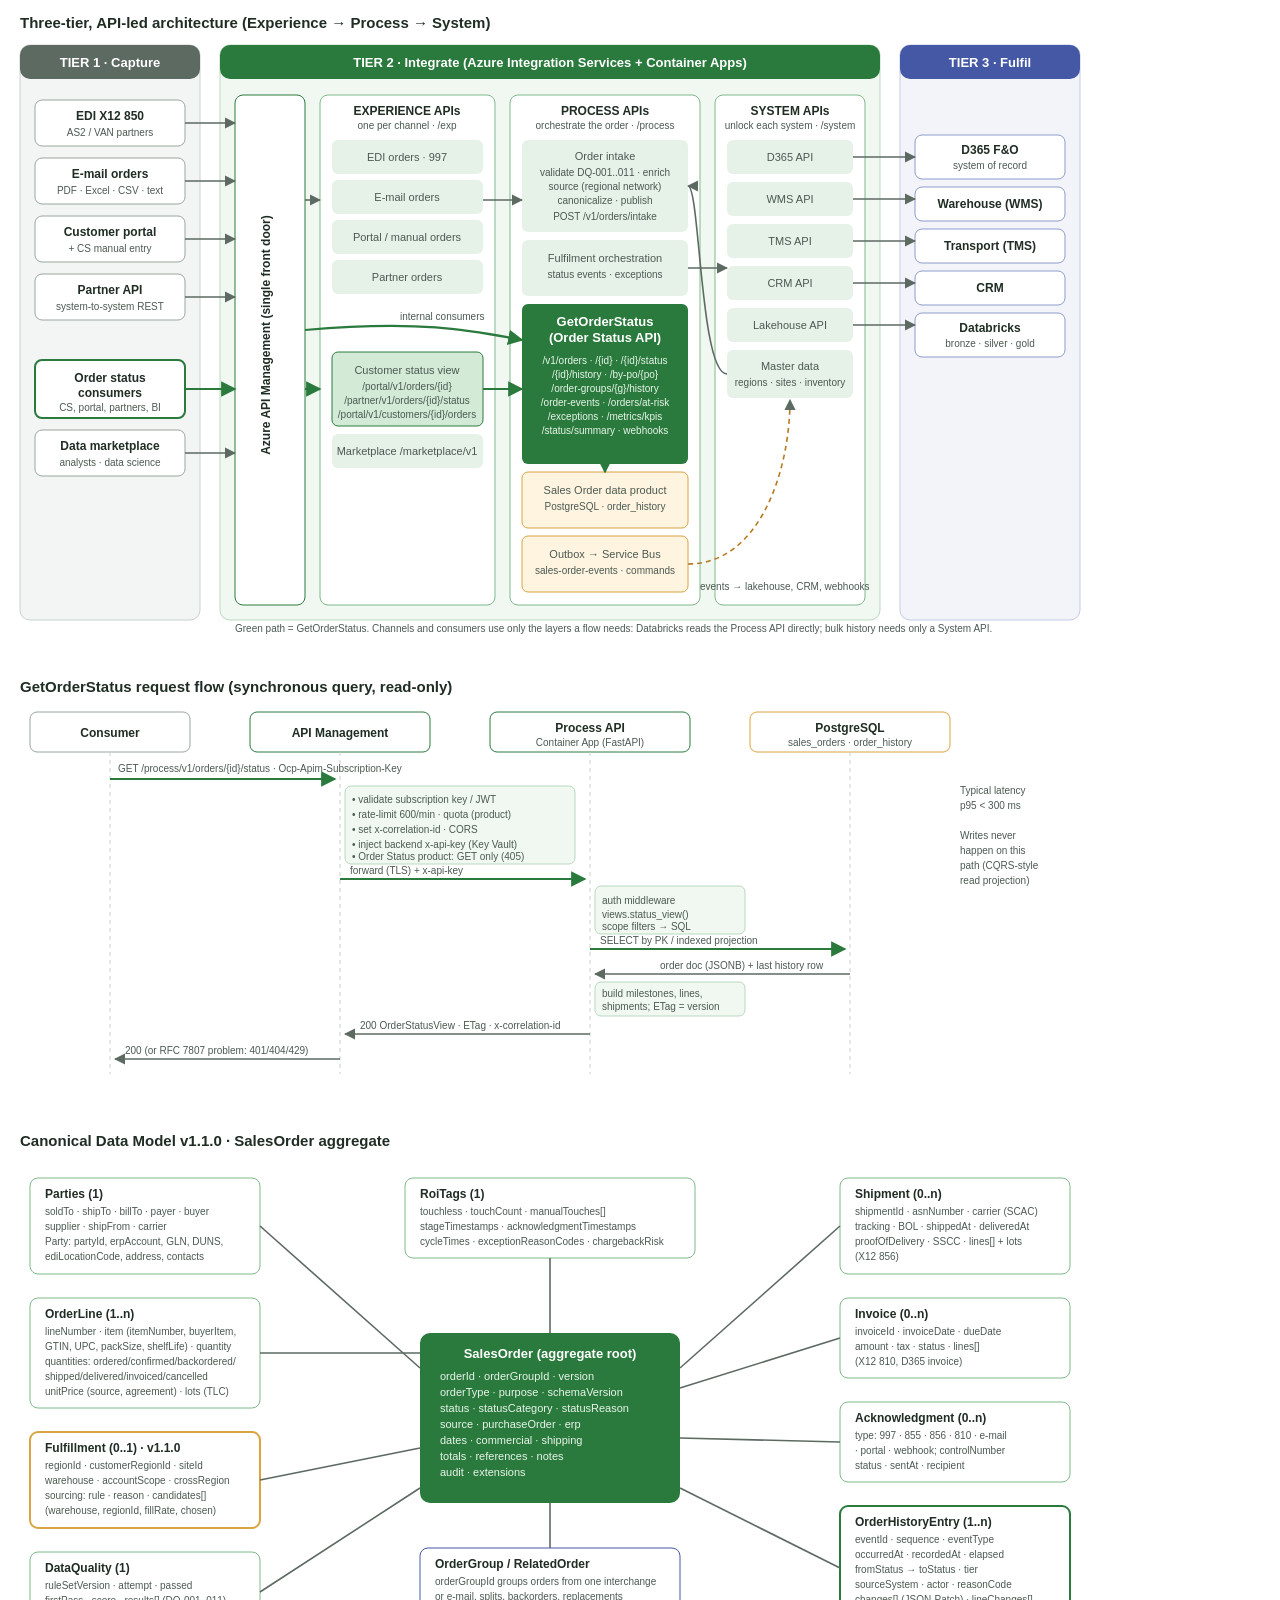
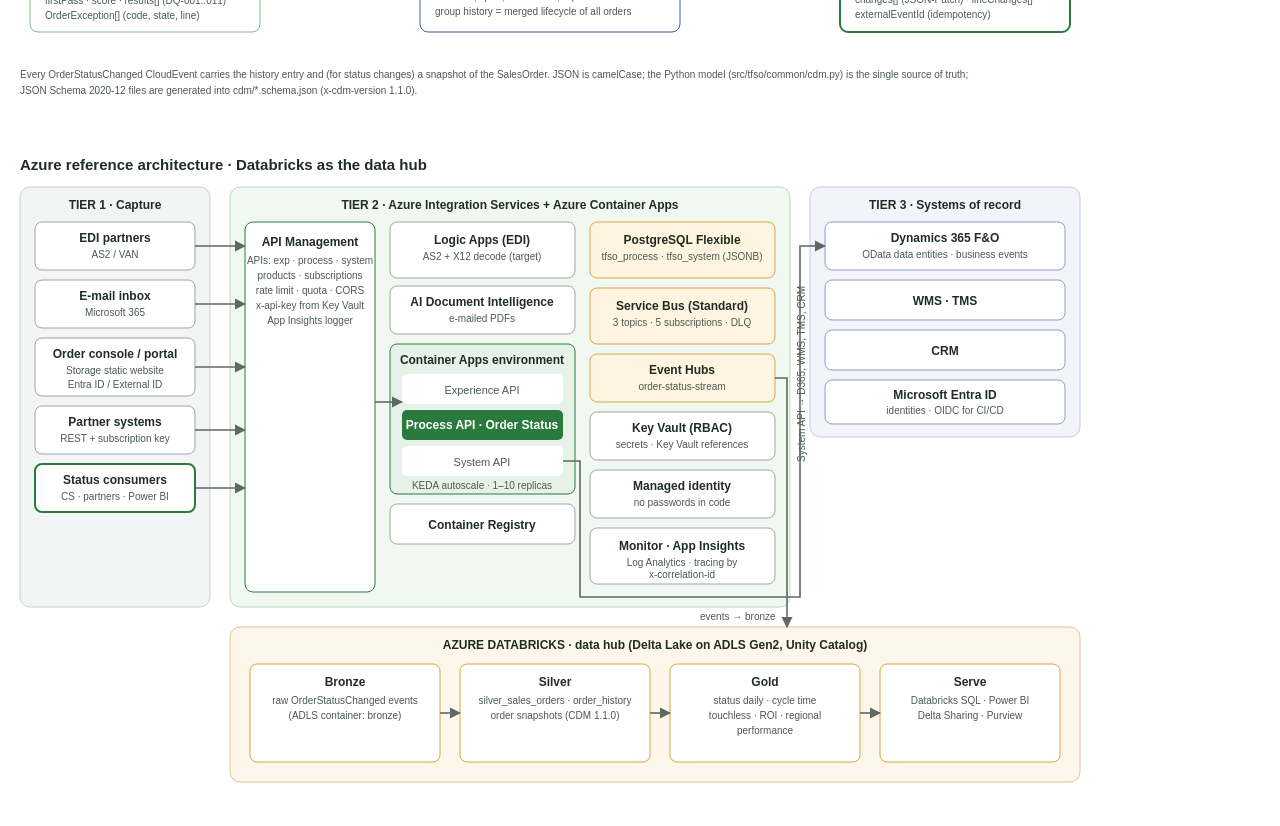
==== docs/design-doc-src/diagrams.html @ 5c3182ff "GetOrderStatus API solution design document (Word) with diagrams and generator Covers query patterns" ====
<!doctype html>
<html><head><meta charset="utf-8"><title>Diagrams</title>
<style>
  body { margin: 0; background: #fff; font-family: Arial, Helvetica, sans-serif; }
  svg { display: block; margin: 0 0 24px; }
  .t { font: 700 15px Arial; fill: #1f2d24; }
  .h { font: 700 13px Arial; fill: #fff; }
  .l { font: 600 12px Arial; fill: #1f2d24; }
  .s { font: 11px Arial; fill: #4b5a51; }
  .xs { font: 10px Arial; fill: #4b5a51; }
  .mono { font: 11px "Courier New", monospace; fill: #1f2d24; }
  .edge { stroke: #5d6a62; stroke-width: 1.6; fill: none; }
  .edge2 { stroke: #2b7a3d; stroke-width: 2.2; fill: none; }
  .dash { stroke: #b7791f; stroke-width: 1.6; fill: none; stroke-dasharray: 5 4; }
</style></head><body>

<!-- ===================== D1: 3-tier API-led architecture ===================== -->
<svg id="d1" width="1100" height="640" viewBox="0 0 1100 640" xmlns="http://www.w3.org/2000/svg">
  <defs>
    <marker id="a" viewBox="0 0 10 10" refX="9" refY="5" markerWidth="7" markerHeight="7" orient="auto"><path d="M0,0 L10,5 L0,10z" fill="#5d6a62"/></marker>
    <marker id="g" viewBox="0 0 10 10" refX="9" refY="5" markerWidth="7" markerHeight="7" orient="auto"><path d="M0,0 L10,5 L0,10z" fill="#2b7a3d"/></marker>
  </defs>
  <text x="20" y="28" class="t">Three-tier, API-led architecture (Experience → Process → System)</text>
  <!-- Tier columns -->
  <rect x="20" y="45" width="180" height="575" rx="10" fill="#f3f5f4" stroke="#c9d2cc"/>
  <rect x="20" y="45" width="180" height="34" rx="10" fill="#5d6a62"/><text x="110" y="67" text-anchor="middle" class="h">TIER 1 · Capture</text>
  <rect x="220" y="45" width="660" height="575" rx="10" fill="#f1f8f2" stroke="#b9d9bf"/>
  <rect x="220" y="45" width="660" height="34" rx="10" fill="#2b7a3d"/><text x="550" y="67" text-anchor="middle" class="h">TIER 2 · Integrate (Azure Integration Services + Container Apps)</text>
  <rect x="900" y="45" width="180" height="575" rx="10" fill="#f2f4fa" stroke="#c4cbe3"/>
  <rect x="900" y="45" width="180" height="34" rx="10" fill="#4458a5"/><text x="990" y="67" text-anchor="middle" class="h">TIER 3 · Fulfil</text>

  <!-- Tier 1 channels -->
  <g>
    <rect x="35" y="100" width="150" height="46" rx="7" fill="#fff" stroke="#9aa79f"/><text x="110" y="120" text-anchor="middle" class="l">EDI X12 850</text><text x="110" y="136" text-anchor="middle" class="xs">AS2 / VAN partners</text>
    <rect x="35" y="158" width="150" height="46" rx="7" fill="#fff" stroke="#9aa79f"/><text x="110" y="178" text-anchor="middle" class="l">E-mail orders</text><text x="110" y="194" text-anchor="middle" class="xs">PDF · Excel · CSV · text</text>
    <rect x="35" y="216" width="150" height="46" rx="7" fill="#fff" stroke="#9aa79f"/><text x="110" y="236" text-anchor="middle" class="l">Customer portal</text><text x="110" y="252" text-anchor="middle" class="xs">+ CS manual entry</text>
    <rect x="35" y="274" width="150" height="46" rx="7" fill="#fff" stroke="#9aa79f"/><text x="110" y="294" text-anchor="middle" class="l">Partner API</text><text x="110" y="310" text-anchor="middle" class="xs">system-to-system REST</text>
    <rect x="35" y="360" width="150" height="58" rx="7" fill="#fff" stroke="#2b7a3d" stroke-width="2"/><text x="110" y="382" text-anchor="middle" class="l">Order status</text><text x="110" y="397" text-anchor="middle" class="l">consumers</text><text x="110" y="411" text-anchor="middle" class="xs">CS, portal, partners, BI</text>
    <rect x="35" y="430" width="150" height="46" rx="7" fill="#fff" stroke="#9aa79f"/><text x="110" y="450" text-anchor="middle" class="l">Data marketplace</text><text x="110" y="466" text-anchor="middle" class="xs">analysts · data science</text>
  </g>

  <!-- APIM -->
  <rect x="235" y="95" width="70" height="510" rx="8" fill="#fff" stroke="#2b7a3d"/>
  <text x="270" y="335" text-anchor="middle" class="l" transform="rotate(-90 270 335)">Azure API Management (single front door)</text>

  <!-- Experience layer -->
  <rect x="320" y="95" width="175" height="510" rx="8" fill="#ffffff" stroke="#7fb98a"/>
  <text x="407" y="115" text-anchor="middle" class="l">EXPERIENCE APIs</text><text x="407" y="129" text-anchor="middle" class="xs">one per channel · /exp</text>
  <rect x="332" y="140" width="151" height="34" rx="6" fill="#e6f2e8"/><text x="407" y="161" text-anchor="middle" class="s">EDI orders · 997</text>
  <rect x="332" y="180" width="151" height="34" rx="6" fill="#e6f2e8"/><text x="407" y="201" text-anchor="middle" class="s">E-mail orders</text>
  <rect x="332" y="220" width="151" height="34" rx="6" fill="#e6f2e8"/><text x="407" y="241" text-anchor="middle" class="s">Portal / manual orders</text>
  <rect x="332" y="260" width="151" height="34" rx="6" fill="#e6f2e8"/><text x="407" y="281" text-anchor="middle" class="s">Partner orders</text>
  <rect x="332" y="352" width="151" height="74" rx="6" fill="#d3ead7" stroke="#2b7a3d"/><text x="407" y="374" text-anchor="middle" class="s">Customer status view</text><text x="407" y="390" text-anchor="middle" class="xs">/portal/v1/orders/{id}</text><text x="407" y="404" text-anchor="middle" class="xs">/partner/v1/orders/{id}/status</text><text x="407" y="418" text-anchor="middle" class="xs">/portal/v1/customers/{id}/orders</text>
  <rect x="332" y="434" width="151" height="34" rx="6" fill="#e6f2e8"/><text x="407" y="455" text-anchor="middle" class="s">Marketplace /marketplace/v1</text>

  <!-- Process layer -->
  <rect x="510" y="95" width="190" height="510" rx="8" fill="#ffffff" stroke="#7fb98a"/>
  <text x="605" y="115" text-anchor="middle" class="l">PROCESS APIs</text><text x="605" y="129" text-anchor="middle" class="xs">orchestrate the order · /process</text>
  <rect x="522" y="140" width="166" height="92" rx="6" fill="#e6f2e8"/><text x="605" y="160" text-anchor="middle" class="s">Order intake</text><text x="605" y="176" text-anchor="middle" class="xs">validate DQ-001..011 · enrich</text><text x="605" y="190" text-anchor="middle" class="xs">source (regional network)</text><text x="605" y="204" text-anchor="middle" class="xs">canonicalize · publish</text><text x="605" y="220" text-anchor="middle" class="xs">POST /v1/orders/intake</text>
  <rect x="522" y="240" width="166" height="56" rx="6" fill="#e6f2e8"/><text x="605" y="262" text-anchor="middle" class="s">Fulfilment orchestration</text><text x="605" y="278" text-anchor="middle" class="xs">status events · exceptions</text>
  <rect x="522" y="304" width="166" height="160" rx="6" fill="#2b7a3d"/><text x="605" y="326" text-anchor="middle" class="h">GetOrderStatus</text><text x="605" y="342" text-anchor="middle" class="h">(Order Status API)</text>
  <text x="605" y="364" text-anchor="middle" font-size="10" fill="#e8f5ea">/v1/orders · /{id} · /{id}/status</text>
  <text x="605" y="378" text-anchor="middle" font-size="10" fill="#e8f5ea">/{id}/history · /by-po/{po}</text>
  <text x="605" y="392" text-anchor="middle" font-size="10" fill="#e8f5ea">/order-groups/{g}/history</text>
  <text x="605" y="406" text-anchor="middle" font-size="10" fill="#e8f5ea">/order-events · /orders/at-risk</text>
  <text x="605" y="420" text-anchor="middle" font-size="10" fill="#e8f5ea">/exceptions · /metrics/kpis</text>
  <text x="605" y="434" text-anchor="middle" font-size="10" fill="#e8f5ea">/status/summary · webhooks</text>
  <rect x="522" y="472" width="166" height="56" rx="6" fill="#fff4e0" stroke="#d9a441"/><text x="605" y="494" text-anchor="middle" class="s">Sales Order data product</text><text x="605" y="510" text-anchor="middle" class="xs">PostgreSQL · order_history</text>
  <rect x="522" y="536" width="166" height="56" rx="6" fill="#fff4e0" stroke="#d9a441"/><text x="605" y="558" text-anchor="middle" class="s">Outbox → Service Bus</text><text x="605" y="574" text-anchor="middle" class="xs">sales-order-events · commands</text>

  <!-- System layer -->
  <rect x="715" y="95" width="150" height="510" rx="8" fill="#ffffff" stroke="#7fb98a"/>
  <text x="790" y="115" text-anchor="middle" class="l">SYSTEM APIs</text><text x="790" y="129" text-anchor="middle" class="xs">unlock each system · /system</text>
  <rect x="727" y="140" width="126" height="34" rx="6" fill="#e6f2e8"/><text x="790" y="161" text-anchor="middle" class="s">D365 API</text>
  <rect x="727" y="182" width="126" height="34" rx="6" fill="#e6f2e8"/><text x="790" y="203" text-anchor="middle" class="s">WMS API</text>
  <rect x="727" y="224" width="126" height="34" rx="6" fill="#e6f2e8"/><text x="790" y="245" text-anchor="middle" class="s">TMS API</text>
  <rect x="727" y="266" width="126" height="34" rx="6" fill="#e6f2e8"/><text x="790" y="287" text-anchor="middle" class="s">CRM API</text>
  <rect x="727" y="308" width="126" height="34" rx="6" fill="#e6f2e8"/><text x="790" y="329" text-anchor="middle" class="s">Lakehouse API</text>
  <rect x="727" y="350" width="126" height="48" rx="6" fill="#e6f2e8"/><text x="790" y="370" text-anchor="middle" class="s">Master data</text><text x="790" y="386" text-anchor="middle" class="xs">regions · sites · inventory</text>

  <!-- Tier 3 -->
  <rect x="915" y="135" width="150" height="44" rx="7" fill="#fff" stroke="#8e9bc9"/><text x="990" y="154" text-anchor="middle" class="l">D365 F&amp;O</text><text x="990" y="169" text-anchor="middle" class="xs">system of record</text>
  <rect x="915" y="187" width="150" height="34" rx="7" fill="#fff" stroke="#8e9bc9"/><text x="990" y="208" text-anchor="middle" class="l">Warehouse (WMS)</text>
  <rect x="915" y="229" width="150" height="34" rx="7" fill="#fff" stroke="#8e9bc9"/><text x="990" y="250" text-anchor="middle" class="l">Transport (TMS)</text>
  <rect x="915" y="271" width="150" height="34" rx="7" fill="#fff" stroke="#8e9bc9"/><text x="990" y="292" text-anchor="middle" class="l">CRM</text>
  <rect x="915" y="313" width="150" height="44" rx="7" fill="#fff" stroke="#8e9bc9"/><text x="990" y="332" text-anchor="middle" class="l">Databricks</text><text x="990" y="347" text-anchor="middle" class="xs">bronze · silver · gold</text>

  <!-- edges -->
  <path class="edge" d="M185,123 H235" marker-end="url(#a)"/><path class="edge" d="M185,181 H235" marker-end="url(#a)"/>
  <path class="edge" d="M185,239 H235" marker-end="url(#a)"/><path class="edge" d="M185,297 H235" marker-end="url(#a)"/>
  <path class="edge2" d="M185,389 H235" marker-end="url(#g)"/><path class="edge" d="M185,453 H235" marker-end="url(#a)"/>
  <path class="edge" d="M305,200 H320" marker-end="url(#a)"/><path class="edge2" d="M305,389 H320" marker-end="url(#g)"/>
  <path class="edge" d="M483,200 H522" marker-end="url(#a)"/>
  <path class="edge2" d="M483,389 H522" marker-end="url(#g)"/>
  <path class="edge2" d="M305,330 C 420,320 470,330 522,340" marker-end="url(#g)"/>
  <text x="400" y="320" class="xs" fill="#2b7a3d">internal consumers</text>
  <path class="edge" d="M688,268 H727" marker-end="url(#a)"/>
  <path class="edge" d="M727,374 C 700,374 700,186 688,186" marker-end="url(#a)"/>
  <path class="edge" d="M853,157 H915" marker-end="url(#a)"/><path class="edge" d="M853,199 H915" marker-end="url(#a)"/>
  <path class="edge" d="M853,241 H915" marker-end="url(#a)"/><path class="edge" d="M853,283 H915" marker-end="url(#a)"/>
  <path class="edge" d="M853,325 H915" marker-end="url(#a)"/>
  <path class="edge2" d="M605,464 V472" marker-end="url(#g)"/>
  <path class="dash" d="M688,564 C 760,564 790,470 790,400" marker-end="url(#a)"/>
  <text x="700" y="590" class="xs">events → lakehouse, CRM, webhooks</text>
  <text x="235" y="632" class="xs">Green path = GetOrderStatus. Channels and consumers use only the layers a flow needs: Databricks reads the Process API directly; bulk history needs only a System API.</text>
</svg>

<!-- ===================== D2: GetOrderStatus request flow ===================== -->
<svg id="d2" width="1100" height="430" viewBox="0 0 1100 430" xmlns="http://www.w3.org/2000/svg">
  <defs><marker id="b" viewBox="0 0 10 10" refX="9" refY="5" markerWidth="7" markerHeight="7" orient="auto"><path d="M0,0 L10,5 L0,10z" fill="#2b7a3d"/></marker>
  <marker id="b2" viewBox="0 0 10 10" refX="9" refY="5" markerWidth="7" markerHeight="7" orient="auto"><path d="M0,0 L10,5 L0,10z" fill="#5d6a62"/></marker></defs>
  <text x="20" y="28" class="t">GetOrderStatus request flow (synchronous query, read-only)</text>
  <!-- lifelines -->
  <g>
    <rect x="30" y="48" width="160" height="40" rx="7" fill="#fff" stroke="#9aa79f"/><text x="110" y="73" text-anchor="middle" class="l">Consumer</text>
    <rect x="250" y="48" width="180" height="40" rx="7" fill="#fff" stroke="#2b7a3d"/><text x="340" y="73" text-anchor="middle" class="l">API Management</text>
    <rect x="490" y="48" width="200" height="40" rx="7" fill="#fff" stroke="#2b7a3d"/><text x="590" y="68" text-anchor="middle" class="l">Process API</text><text x="590" y="82" text-anchor="middle" class="xs">Container App (FastAPI)</text>
    <rect x="750" y="48" width="200" height="40" rx="7" fill="#fff" stroke="#d9a441"/><text x="850" y="68" text-anchor="middle" class="l">PostgreSQL</text><text x="850" y="82" text-anchor="middle" class="xs">sales_orders · order_history</text>
  </g>
  <path d="M110,88 V410 M340,88 V410 M590,88 V410 M850,88 V410" stroke="#c9d2cc" stroke-dasharray="4 4"/>
  <path class="edge2" d="M110,115 H335" marker-end="url(#b)"/><text x="118" y="108" class="xs">GET /process/v1/orders/{id}/status · Ocp-Apim-Subscription-Key</text>
  <rect x="345" y="122" width="230" height="78" rx="6" fill="#f1f8f2" stroke="#b9d9bf"/>
  <text x="352" y="139" class="xs">• validate subscription key / JWT</text><text x="352" y="154" class="xs">• rate-limit 600/min · quota (product)</text>
  <text x="352" y="169" class="xs">• set x-correlation-id · CORS</text><text x="352" y="184" class="xs">• inject backend x-api-key (Key Vault)</text>
  <text x="352" y="196" class="xs">• Order Status product: GET only (405)</text>
  <path class="edge2" d="M340,215 H585" marker-end="url(#b)"/><text x="350" y="210" class="xs">forward (TLS) + x-api-key</text>
  <rect x="595" y="222" width="150" height="48" rx="6" fill="#f1f8f2" stroke="#b9d9bf"/><text x="602" y="240" class="xs">auth middleware</text><text x="602" y="254" class="xs">views.status_view()</text><text x="602" y="266" class="xs">scope filters → SQL</text>
  <path class="edge2" d="M590,285 H845" marker-end="url(#b)"/><text x="600" y="280" class="xs">SELECT by PK / indexed projection</text>
  <path class="edge" d="M850,310 H595" marker-end="url(#b2)"/><text x="660" y="305" class="xs">order doc (JSONB) + last history row</text>
  <rect x="595" y="318" width="150" height="34" rx="6" fill="#f1f8f2" stroke="#b9d9bf"/><text x="602" y="333" class="xs">build milestones, lines,</text><text x="602" y="346" class="xs">shipments; ETag = version</text>
  <path class="edge" d="M590,370 H345" marker-end="url(#b2)"/><text x="360" y="365" class="xs">200 OrderStatusView · ETag · x-correlation-id</text>
  <path class="edge" d="M340,395 H115" marker-end="url(#b2)"/><text x="125" y="390" class="xs">200 (or RFC 7807 problem: 401/404/429)</text>
  <text x="960" y="130" class="xs">Typical latency</text><text x="960" y="145" class="xs">p95 &lt; 300 ms</text>
  <text x="960" y="175" class="xs">Writes never</text><text x="960" y="190" class="xs">happen on this</text><text x="960" y="205" class="xs">path (CQRS-style</text><text x="960" y="220" class="xs">read projection)</text>
</svg>

<!-- ===================== D3: CDM entity model ===================== -->
<svg id="d3" width="1100" height="600" viewBox="0 0 1100 600" xmlns="http://www.w3.org/2000/svg">
  <text x="20" y="28" class="t">Canonical Data Model v1.1.0 · SalesOrder aggregate</text>
  <g font-family="Arial">
    <!-- center -->
    <rect x="420" y="215" width="260" height="170" rx="10" fill="#2b7a3d"/>
    <text x="550" y="240" text-anchor="middle" class="h">SalesOrder (aggregate root)</text>
    <text x="440" y="262" font-size="11" fill="#e8f5ea">orderId · orderGroupId · version</text>
    <text x="440" y="278" font-size="11" fill="#e8f5ea">orderType · purpose · schemaVersion</text>
    <text x="440" y="294" font-size="11" fill="#e8f5ea">status · statusCategory · statusReason</text>
    <text x="440" y="310" font-size="11" fill="#e8f5ea">source · purchaseOrder · erp</text>
    <text x="440" y="326" font-size="11" fill="#e8f5ea">dates · commercial · shipping</text>
    <text x="440" y="342" font-size="11" fill="#e8f5ea">totals · references · notes</text>
    <text x="440" y="358" font-size="11" fill="#e8f5ea">audit · extensions</text>
  </g>
  <!-- satellites -->
  <g>
    <rect x="30" y="60" width="230" height="96" rx="8" fill="#fff" stroke="#7fb98a"/><text x="45" y="80" class="l">Parties (1)</text><text x="45" y="97" class="xs">soldTo · shipTo · billTo · payer · buyer</text><text x="45" y="112" class="xs">supplier · shipFrom · carrier</text><text x="45" y="127" class="xs">Party: partyId, erpAccount, GLN, DUNS,</text><text x="45" y="142" class="xs">ediLocationCode, address, contacts</text>
    <rect x="30" y="180" width="230" height="110" rx="8" fill="#fff" stroke="#7fb98a"/><text x="45" y="200" class="l">OrderLine (1..n)</text><text x="45" y="217" class="xs">lineNumber · item (itemNumber, buyerItem,</text><text x="45" y="232" class="xs">GTIN, UPC, packSize, shelfLife) · quantity</text><text x="45" y="247" class="xs">quantities: ordered/confirmed/backordered/</text><text x="45" y="262" class="xs">shipped/delivered/invoiced/cancelled</text><text x="45" y="277" class="xs">unitPrice (source, agreement) · lots (TLC)</text>
    <rect x="30" y="314" width="230" height="96" rx="8" fill="#fff" stroke="#d9a441" stroke-width="2"/><text x="45" y="334" class="l">Fulfillment (0..1) · v1.1.0</text><text x="45" y="351" class="xs">regionId · customerRegionId · siteId</text><text x="45" y="366" class="xs">warehouse · accountScope · crossRegion</text><text x="45" y="381" class="xs">sourcing: rule · reason · candidates[]</text><text x="45" y="396" class="xs">(warehouse, regionId, fillRate, chosen)</text>
    <rect x="30" y="434" width="230" height="80" rx="8" fill="#fff" stroke="#7fb98a"/><text x="45" y="454" class="l">DataQuality (1)</text><text x="45" y="471" class="xs">ruleSetVersion · attempt · passed</text><text x="45" y="486" class="xs">firstPass · score · results[] (DQ-001..011)</text><text x="45" y="501" class="xs">OrderException[] (code, state, line)</text>

    <rect x="840" y="60" width="230" height="96" rx="8" fill="#fff" stroke="#7fb98a"/><text x="855" y="80" class="l">Shipment (0..n)</text><text x="855" y="97" class="xs">shipmentId · asnNumber · carrier (SCAC)</text><text x="855" y="112" class="xs">tracking · BOL · shippedAt · deliveredAt</text><text x="855" y="127" class="xs">proofOfDelivery · SSCC · lines[] + lots</text><text x="855" y="142" class="xs">(X12 856)</text>
    <rect x="840" y="180" width="230" height="80" rx="8" fill="#fff" stroke="#7fb98a"/><text x="855" y="200" class="l">Invoice (0..n)</text><text x="855" y="217" class="xs">invoiceId · invoiceDate · dueDate</text><text x="855" y="232" class="xs">amount · tax · status · lines[]</text><text x="855" y="247" class="xs">(X12 810, D365 invoice)</text>
    <rect x="840" y="284" width="230" height="80" rx="8" fill="#fff" stroke="#7fb98a"/><text x="855" y="304" class="l">Acknowledgment (0..n)</text><text x="855" y="321" class="xs">type: 997 · 855 · 856 · 810 · e-mail</text><text x="855" y="336" class="xs">· portal · webhook; controlNumber</text><text x="855" y="351" class="xs">status · sentAt · recipient</text>
    <rect x="840" y="388" width="230" height="126" rx="8" fill="#fff" stroke="#2b7a3d" stroke-width="2"/><text x="855" y="408" class="l">OrderHistoryEntry (1..n)</text><text x="855" y="425" class="xs">eventId · sequence · eventType</text><text x="855" y="440" class="xs">occurredAt · recordedAt · elapsed</text><text x="855" y="455" class="xs">fromStatus → toStatus · tier</text><text x="855" y="470" class="xs">sourceSystem · actor · reasonCode</text><text x="855" y="485" class="xs">changes[] (JSON-Patch) · lineChanges[]</text><text x="855" y="500" class="xs">externalEventId (idempotency)</text>

    <rect x="405" y="60" width="290" height="80" rx="8" fill="#fff" stroke="#7fb98a"/><text x="420" y="80" class="l">RoiTags (1)</text><text x="420" y="97" class="xs">touchless · touchCount · manualTouches[]</text><text x="420" y="112" class="xs">stageTimestamps · acknowledgmentTimestamps</text><text x="420" y="127" class="xs">cycleTimes · exceptionReasonCodes · chargebackRisk</text>
    <rect x="420" y="430" width="260" height="84" rx="8" fill="#fff" stroke="#4458a5"/><text x="435" y="450" class="l">OrderGroup / RelatedOrder</text><text x="435" y="467" class="xs">orderGroupId groups orders from one interchange</text><text x="435" y="482" class="xs">or e-mail, splits, backorders, replacements</text><text x="435" y="497" class="xs">group history = merged lifecycle of all orders</text>
  </g>
  <g class="edge">
    <path d="M260,108 L420,250"/><path d="M260,235 H420"/><path d="M260,362 L420,330"/><path d="M260,474 L420,370"/>
    <path d="M840,108 L680,250"/><path d="M840,220 L680,270"/><path d="M840,324 L680,320"/><path d="M840,450 L680,370"/>
    <path d="M550,140 V215"/><path d="M550,385 V430"/>
  </g>
  <text x="20" y="560" class="xs">Every OrderStatusChanged CloudEvent carries the history entry and (for status changes) a snapshot of the SalesOrder. JSON is camelCase; the Python model (src/tfso/common/cdm.py) is the single source of truth;</text>
  <text x="20" y="576" class="xs">JSON Schema 2020-12 files are generated into cdm/*.schema.json (x-cdm-version 1.1.0).</text>
</svg>

<!-- ===================== D4: Azure reference architecture ===================== -->
<svg id="d4" width="1100" height="660" viewBox="0 0 1100 660" xmlns="http://www.w3.org/2000/svg">
  <defs><marker id="c" viewBox="0 0 10 10" refX="9" refY="5" markerWidth="7" markerHeight="7" orient="auto"><path d="M0,0 L10,5 L0,10z" fill="#5d6a62"/></marker></defs>
  <text x="20" y="28" class="t">Azure reference architecture · Databricks as the data hub</text>
  <!-- tier 1 -->
  <rect x="20" y="45" width="190" height="420" rx="10" fill="#f3f5f4" stroke="#c9d2cc"/><text x="115" y="67" text-anchor="middle" class="l">TIER 1 · Capture</text>
  <rect x="35" y="80" width="160" height="48" rx="7" fill="#fff" stroke="#9aa79f"/><text x="115" y="100" text-anchor="middle" class="l">EDI partners</text><text x="115" y="116" text-anchor="middle" class="xs">AS2 / VAN</text>
  <rect x="35" y="138" width="160" height="48" rx="7" fill="#fff" stroke="#9aa79f"/><text x="115" y="158" text-anchor="middle" class="l">E-mail inbox</text><text x="115" y="174" text-anchor="middle" class="xs">Microsoft 365</text>
  <rect x="35" y="196" width="160" height="58" rx="7" fill="#fff" stroke="#9aa79f"/><text x="115" y="216" text-anchor="middle" class="l">Order console / portal</text><text x="115" y="232" text-anchor="middle" class="xs">Storage static website</text><text x="115" y="246" text-anchor="middle" class="xs">Entra ID / External ID</text>
  <rect x="35" y="264" width="160" height="48" rx="7" fill="#fff" stroke="#9aa79f"/><text x="115" y="284" text-anchor="middle" class="l">Partner systems</text><text x="115" y="300" text-anchor="middle" class="xs">REST + subscription key</text>
  <rect x="35" y="322" width="160" height="48" rx="7" fill="#fff" stroke="#2b7a3d" stroke-width="2"/><text x="115" y="342" text-anchor="middle" class="l">Status consumers</text><text x="115" y="358" text-anchor="middle" class="xs">CS · partners · Power BI</text>
  <!-- tier 2 -->
  <rect x="230" y="45" width="560" height="420" rx="10" fill="#f1f8f2" stroke="#b9d9bf"/><text x="510" y="67" text-anchor="middle" class="l">TIER 2 · Azure Integration Services + Azure Container Apps</text>
  <rect x="245" y="80" width="130" height="370" rx="8" fill="#fff" stroke="#2b7a3d"/><text x="310" y="104" text-anchor="middle" class="l">API Management</text><text x="310" y="122" text-anchor="middle" class="xs">APIs: exp · process · system</text><text x="310" y="137" text-anchor="middle" class="xs">products · subscriptions</text><text x="310" y="152" text-anchor="middle" class="xs">rate limit · quota · CORS</text><text x="310" y="167" text-anchor="middle" class="xs">x-api-key from Key Vault</text><text x="310" y="182" text-anchor="middle" class="xs">App Insights logger</text>
  <rect x="390" y="80" width="185" height="56" rx="7" fill="#fff" stroke="#9aa79f"/><text x="482" y="102" text-anchor="middle" class="l">Logic Apps (EDI)</text><text x="482" y="118" text-anchor="middle" class="xs">AS2 + X12 decode (target)</text>
  <rect x="390" y="144" width="185" height="48" rx="7" fill="#fff" stroke="#9aa79f"/><text x="482" y="164" text-anchor="middle" class="l">AI Document Intelligence</text><text x="482" y="180" text-anchor="middle" class="xs">e-mailed PDFs</text>
  <rect x="390" y="202" width="185" height="150" rx="7" fill="#e6f2e8" stroke="#2b7a3d"/><text x="482" y="222" text-anchor="middle" class="l">Container Apps environment</text>
  <rect x="402" y="232" width="161" height="30" rx="5" fill="#fff"/><text x="482" y="252" text-anchor="middle" class="s">Experience API</text>
  <rect x="402" y="268" width="161" height="30" rx="5" fill="#2b7a3d"/><text x="482" y="287" text-anchor="middle" font-size="12" font-weight="700" fill="#fff">Process API · Order Status</text>
  <rect x="402" y="304" width="161" height="30" rx="5" fill="#fff"/><text x="482" y="324" text-anchor="middle" class="s">System API</text>
  <text x="482" y="347" text-anchor="middle" class="xs">KEDA autoscale · 1–10 replicas</text>
  <rect x="390" y="362" width="185" height="40" rx="7" fill="#fff" stroke="#9aa79f"/><text x="482" y="387" text-anchor="middle" class="l">Container Registry</text>
  <rect x="590" y="80" width="185" height="56" rx="7" fill="#fff4e0" stroke="#d9a441"/><text x="682" y="102" text-anchor="middle" class="l">PostgreSQL Flexible</text><text x="682" y="118" text-anchor="middle" class="xs">tfso_process · tfso_system (JSONB)</text>
  <rect x="590" y="146" width="185" height="56" rx="7" fill="#fff4e0" stroke="#d9a441"/><text x="682" y="168" text-anchor="middle" class="l">Service Bus (Standard)</text><text x="682" y="184" text-anchor="middle" class="xs">3 topics · 5 subscriptions · DLQ</text>
  <rect x="590" y="212" width="185" height="48" rx="7" fill="#fff4e0" stroke="#d9a441"/><text x="682" y="232" text-anchor="middle" class="l">Event Hubs</text><text x="682" y="248" text-anchor="middle" class="xs">order-status-stream</text>
  <rect x="590" y="270" width="185" height="48" rx="7" fill="#fff" stroke="#9aa79f"/><text x="682" y="290" text-anchor="middle" class="l">Key Vault (RBAC)</text><text x="682" y="306" text-anchor="middle" class="xs">secrets · Key Vault references</text>
  <rect x="590" y="328" width="185" height="48" rx="7" fill="#fff" stroke="#9aa79f"/><text x="682" y="348" text-anchor="middle" class="l">Managed identity</text><text x="682" y="364" text-anchor="middle" class="xs">no passwords in code</text>
  <rect x="590" y="386" width="185" height="56" rx="7" fill="#fff" stroke="#9aa79f"/><text x="682" y="408" text-anchor="middle" class="l">Monitor · App Insights</text><text x="682" y="424" text-anchor="middle" class="xs">Log Analytics · tracing by</text><text x="682" y="436" text-anchor="middle" class="xs">x-correlation-id</text>
  <!-- tier 3 -->
  <rect x="810" y="45" width="270" height="250" rx="10" fill="#f2f4fa" stroke="#c4cbe3"/><text x="945" y="67" text-anchor="middle" class="l">TIER 3 · Systems of record</text>
  <rect x="825" y="80" width="240" height="48" rx="7" fill="#fff" stroke="#8e9bc9"/><text x="945" y="100" text-anchor="middle" class="l">Dynamics 365 F&amp;O</text><text x="945" y="116" text-anchor="middle" class="xs">OData data entities · business events</text>
  <rect x="825" y="138" width="240" height="40" rx="7" fill="#fff" stroke="#8e9bc9"/><text x="945" y="163" text-anchor="middle" class="l">WMS · TMS</text>
  <rect x="825" y="188" width="240" height="40" rx="7" fill="#fff" stroke="#8e9bc9"/><text x="945" y="213" text-anchor="middle" class="l">CRM</text>
  <rect x="825" y="238" width="240" height="44" rx="7" fill="#fff" stroke="#8e9bc9"/><text x="945" y="257" text-anchor="middle" class="l">Microsoft Entra ID</text><text x="945" y="272" text-anchor="middle" class="xs">identities · OIDC for CI/CD</text>
  <!-- data hub -->
  <rect x="230" y="485" width="850" height="155" rx="10" fill="#fdf6ea" stroke="#e2c58f"/>
  <text x="655" y="507" text-anchor="middle" class="l">AZURE DATABRICKS · data hub (Delta Lake on ADLS Gen2, Unity Catalog)</text>
  <rect x="250" y="522" width="190" height="98" rx="7" fill="#fff" stroke="#d9a441"/><text x="345" y="544" text-anchor="middle" class="l">Bronze</text><text x="345" y="562" text-anchor="middle" class="xs">raw OrderStatusChanged events</text><text x="345" y="577" text-anchor="middle" class="xs">(ADLS container: bronze)</text>
  <rect x="460" y="522" width="190" height="98" rx="7" fill="#fff" stroke="#d9a441"/><text x="555" y="544" text-anchor="middle" class="l">Silver</text><text x="555" y="562" text-anchor="middle" class="xs">silver_sales_orders · order_history</text><text x="555" y="577" text-anchor="middle" class="xs">order snapshots (CDM 1.1.0)</text>
  <rect x="670" y="522" width="190" height="98" rx="7" fill="#fff" stroke="#d9a441"/><text x="765" y="544" text-anchor="middle" class="l">Gold</text><text x="765" y="562" text-anchor="middle" class="xs">status daily · cycle time</text><text x="765" y="577" text-anchor="middle" class="xs">touchless · ROI · regional</text><text x="765" y="592" text-anchor="middle" class="xs">performance</text>
  <rect x="880" y="522" width="180" height="98" rx="7" fill="#fff" stroke="#d9a441"/><text x="970" y="544" text-anchor="middle" class="l">Serve</text><text x="970" y="562" text-anchor="middle" class="xs">Databricks SQL · Power BI</text><text x="970" y="577" text-anchor="middle" class="xs">Delta Sharing · Purview</text>
  <!-- edges -->
  <g class="edge">
    <path d="M195,104 H245" marker-end="url(#c)"/><path d="M195,162 H245" marker-end="url(#c)"/><path d="M195,225 H245" marker-end="url(#c)"/><path d="M195,288 H245" marker-end="url(#c)"/><path d="M195,346 H245" marker-end="url(#c)"/>
    <path d="M375,260 H402" marker-end="url(#c)"/>
    <path d="M563,319 H580 V455 H800 V104 H825" marker-end="url(#c)"/>
    <path d="M775,236 H787 V485" marker-end="url(#c)"/>
    <path d="M440,571 H460" marker-end="url(#c)"/><path d="M650,571 H670" marker-end="url(#c)"/><path d="M860,571 H880" marker-end="url(#c)"/>
  </g>
  <text x="700" y="478" class="xs">events → bronze</text><text x="805" y="320" class="xs" transform="rotate(-90 805 320)">System API → D365, WMS, TMS, CRM</text>
</svg>
</body></html>
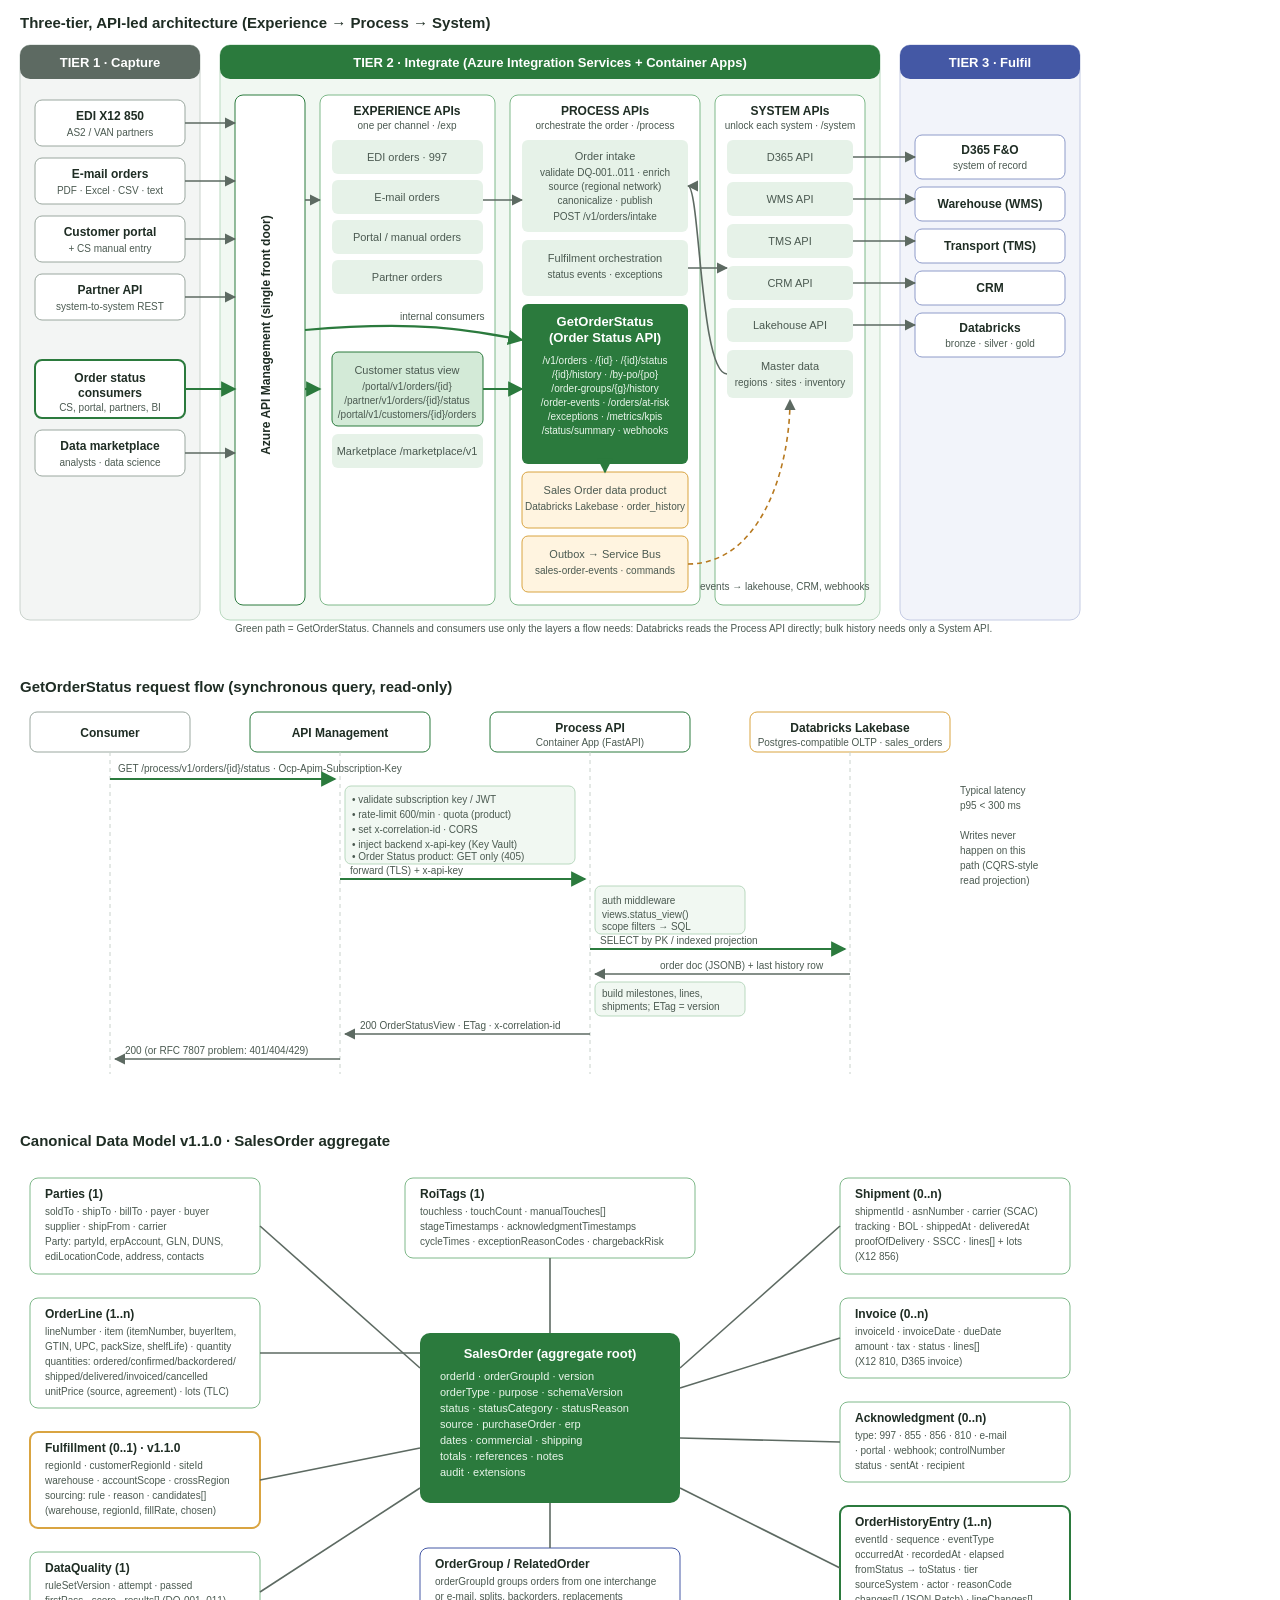
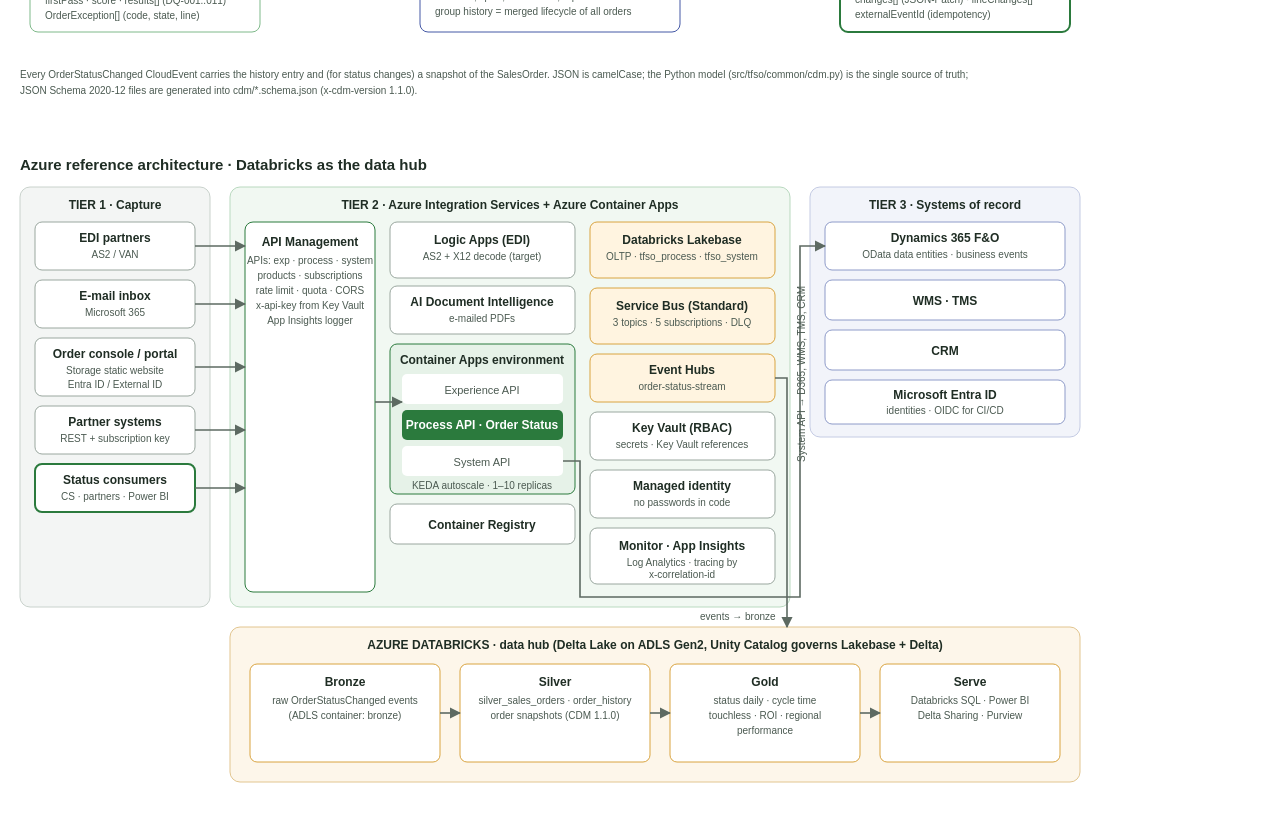
==== commit 28666b91: "Design document v1.1: Databricks Lakebase replaces PostgreSQL as the operational store Updates archi" ====
--- a/docs/design-doc-src/diagrams.html
+++ b/docs/design-doc-src/diagrams.html
@@ -65,7 +65,7 @@
   <text x="605" y="406" text-anchor="middle" font-size="10" fill="#e8f5ea">/order-events · /orders/at-risk</text>
   <text x="605" y="420" text-anchor="middle" font-size="10" fill="#e8f5ea">/exceptions · /metrics/kpis</text>
   <text x="605" y="434" text-anchor="middle" font-size="10" fill="#e8f5ea">/status/summary · webhooks</text>
-  <rect x="522" y="472" width="166" height="56" rx="6" fill="#fff4e0" stroke="#d9a441"/><text x="605" y="494" text-anchor="middle" class="s">Sales Order data product</text><text x="605" y="510" text-anchor="middle" class="xs">PostgreSQL · order_history</text>
+  <rect x="522" y="472" width="166" height="56" rx="6" fill="#fff4e0" stroke="#d9a441"/><text x="605" y="494" text-anchor="middle" class="s">Sales Order data product</text><text x="605" y="510" text-anchor="middle" class="xs">Databricks Lakebase · order_history</text>
   <rect x="522" y="536" width="166" height="56" rx="6" fill="#fff4e0" stroke="#d9a441"/><text x="605" y="558" text-anchor="middle" class="s">Outbox → Service Bus</text><text x="605" y="574" text-anchor="middle" class="xs">sales-order-events · commands</text>
 
   <!-- System layer -->
@@ -115,7 +115,7 @@
     <rect x="30" y="48" width="160" height="40" rx="7" fill="#fff" stroke="#9aa79f"/><text x="110" y="73" text-anchor="middle" class="l">Consumer</text>
     <rect x="250" y="48" width="180" height="40" rx="7" fill="#fff" stroke="#2b7a3d"/><text x="340" y="73" text-anchor="middle" class="l">API Management</text>
     <rect x="490" y="48" width="200" height="40" rx="7" fill="#fff" stroke="#2b7a3d"/><text x="590" y="68" text-anchor="middle" class="l">Process API</text><text x="590" y="82" text-anchor="middle" class="xs">Container App (FastAPI)</text>
-    <rect x="750" y="48" width="200" height="40" rx="7" fill="#fff" stroke="#d9a441"/><text x="850" y="68" text-anchor="middle" class="l">PostgreSQL</text><text x="850" y="82" text-anchor="middle" class="xs">sales_orders · order_history</text>
+    <rect x="750" y="48" width="200" height="40" rx="7" fill="#fff" stroke="#d9a441"/><text x="850" y="68" text-anchor="middle" class="l">Databricks Lakebase</text><text x="850" y="82" text-anchor="middle" class="xs">Postgres-compatible OLTP · sales_orders</text>
   </g>
   <path d="M110,88 V410 M340,88 V410 M590,88 V410 M850,88 V410" stroke="#c9d2cc" stroke-dasharray="4 4"/>
   <path class="edge2" d="M110,115 H335" marker-end="url(#b)"/><text x="118" y="108" class="xs">GET /process/v1/orders/{id}/status · Ocp-Apim-Subscription-Key</text>
@@ -195,7 +195,7 @@
   <rect x="402" y="304" width="161" height="30" rx="5" fill="#fff"/><text x="482" y="324" text-anchor="middle" class="s">System API</text>
   <text x="482" y="347" text-anchor="middle" class="xs">KEDA autoscale · 1–10 replicas</text>
   <rect x="390" y="362" width="185" height="40" rx="7" fill="#fff" stroke="#9aa79f"/><text x="482" y="387" text-anchor="middle" class="l">Container Registry</text>
-  <rect x="590" y="80" width="185" height="56" rx="7" fill="#fff4e0" stroke="#d9a441"/><text x="682" y="102" text-anchor="middle" class="l">PostgreSQL Flexible</text><text x="682" y="118" text-anchor="middle" class="xs">tfso_process · tfso_system (JSONB)</text>
+  <rect x="590" y="80" width="185" height="56" rx="7" fill="#fff4e0" stroke="#d9a441"/><text x="682" y="102" text-anchor="middle" class="l">Databricks Lakebase</text><text x="682" y="118" text-anchor="middle" class="xs">OLTP · tfso_process · tfso_system</text>
   <rect x="590" y="146" width="185" height="56" rx="7" fill="#fff4e0" stroke="#d9a441"/><text x="682" y="168" text-anchor="middle" class="l">Service Bus (Standard)</text><text x="682" y="184" text-anchor="middle" class="xs">3 topics · 5 subscriptions · DLQ</text>
   <rect x="590" y="212" width="185" height="48" rx="7" fill="#fff4e0" stroke="#d9a441"/><text x="682" y="232" text-anchor="middle" class="l">Event Hubs</text><text x="682" y="248" text-anchor="middle" class="xs">order-status-stream</text>
   <rect x="590" y="270" width="185" height="48" rx="7" fill="#fff" stroke="#9aa79f"/><text x="682" y="290" text-anchor="middle" class="l">Key Vault (RBAC)</text><text x="682" y="306" text-anchor="middle" class="xs">secrets · Key Vault references</text>
@@ -209,7 +209,7 @@
   <rect x="825" y="238" width="240" height="44" rx="7" fill="#fff" stroke="#8e9bc9"/><text x="945" y="257" text-anchor="middle" class="l">Microsoft Entra ID</text><text x="945" y="272" text-anchor="middle" class="xs">identities · OIDC for CI/CD</text>
   <!-- data hub -->
   <rect x="230" y="485" width="850" height="155" rx="10" fill="#fdf6ea" stroke="#e2c58f"/>
-  <text x="655" y="507" text-anchor="middle" class="l">AZURE DATABRICKS · data hub (Delta Lake on ADLS Gen2, Unity Catalog)</text>
+  <text x="655" y="507" text-anchor="middle" class="l">AZURE DATABRICKS · data hub (Delta Lake on ADLS Gen2, Unity Catalog governs Lakebase + Delta)</text>
   <rect x="250" y="522" width="190" height="98" rx="7" fill="#fff" stroke="#d9a441"/><text x="345" y="544" text-anchor="middle" class="l">Bronze</text><text x="345" y="562" text-anchor="middle" class="xs">raw OrderStatusChanged events</text><text x="345" y="577" text-anchor="middle" class="xs">(ADLS container: bronze)</text>
   <rect x="460" y="522" width="190" height="98" rx="7" fill="#fff" stroke="#d9a441"/><text x="555" y="544" text-anchor="middle" class="l">Silver</text><text x="555" y="562" text-anchor="middle" class="xs">silver_sales_orders · order_history</text><text x="555" y="577" text-anchor="middle" class="xs">order snapshots (CDM 1.1.0)</text>
   <rect x="670" y="522" width="190" height="98" rx="7" fill="#fff" stroke="#d9a441"/><text x="765" y="544" text-anchor="middle" class="l">Gold</text><text x="765" y="562" text-anchor="middle" class="xs">status daily · cycle time</text><text x="765" y="577" text-anchor="middle" class="xs">touchless · ROI · regional</text><text x="765" y="592" text-anchor="middle" class="xs">performance</text>
